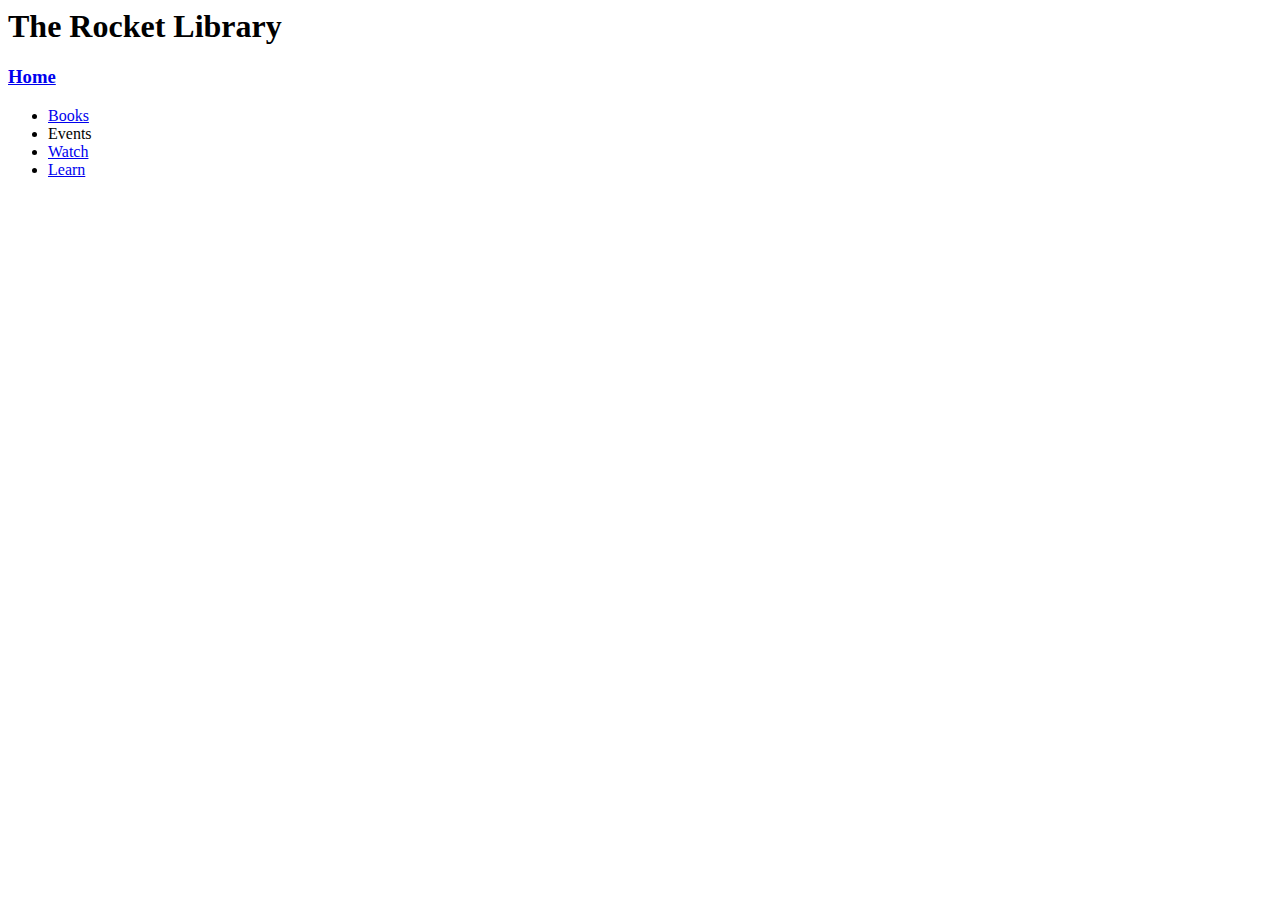
==== events/index.html @ 243d935c "more stuff" ====
<html lang="en">
	<head>
		<meta charset="utf-8">	
		<meta name="viewport" content="width=device-width, initial-scale=1">
		<title>Events · The Rocket Library</title>
		<link rel="stylesheet" href="base.css">
		<link rel="stylesheet" href="style.css">
	</head>
	<body>
		<div id="sidebar">
			<h1>The Rocket Library</h1>
			<h3><a href="../index.html#fold2">Home</a></h1>
			<ul> 
				<li><a href="../books">Books</a></li>
				<li id="current-page">Events</li>
				<li><a href="../watch">Watch</a></li>
				<li><a href="../learn">Learn</a></li>
			</ul>
		</div>
		<div id="content">
				
		</div>
	</body>
</html>
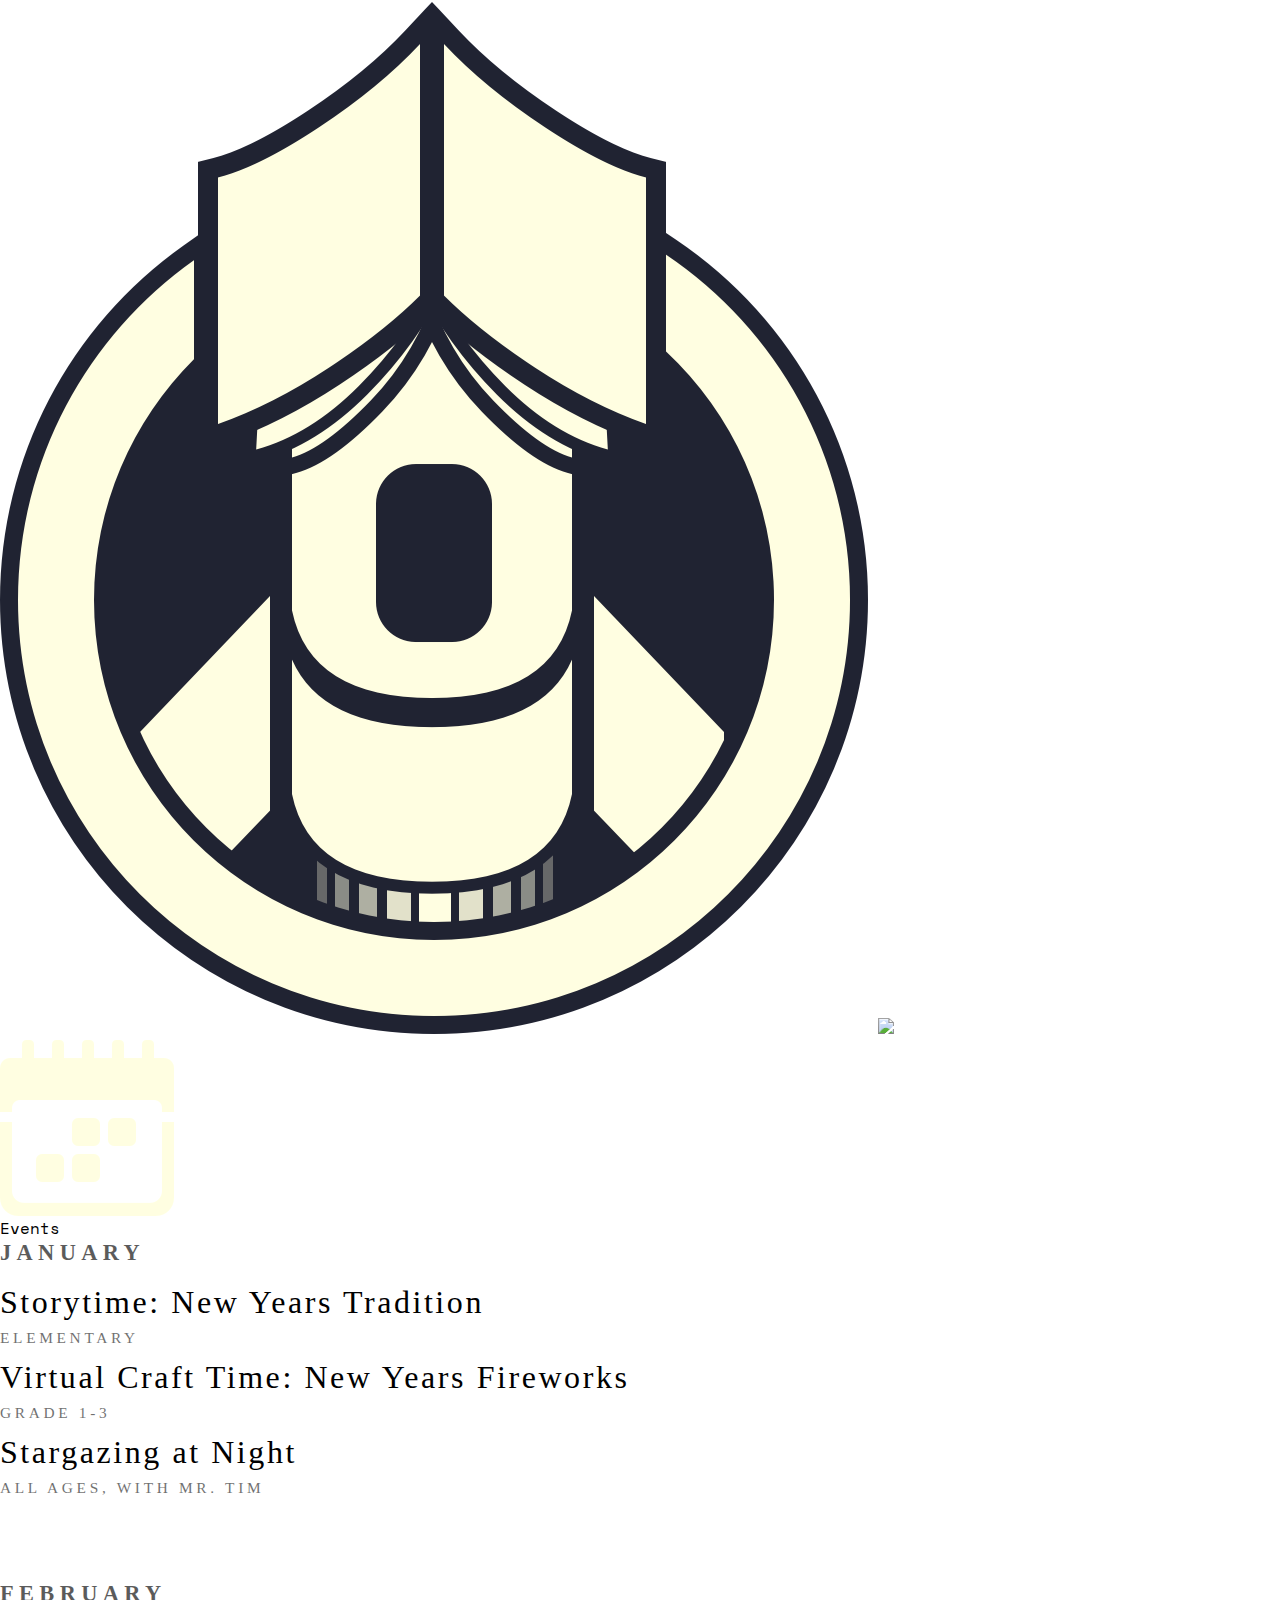
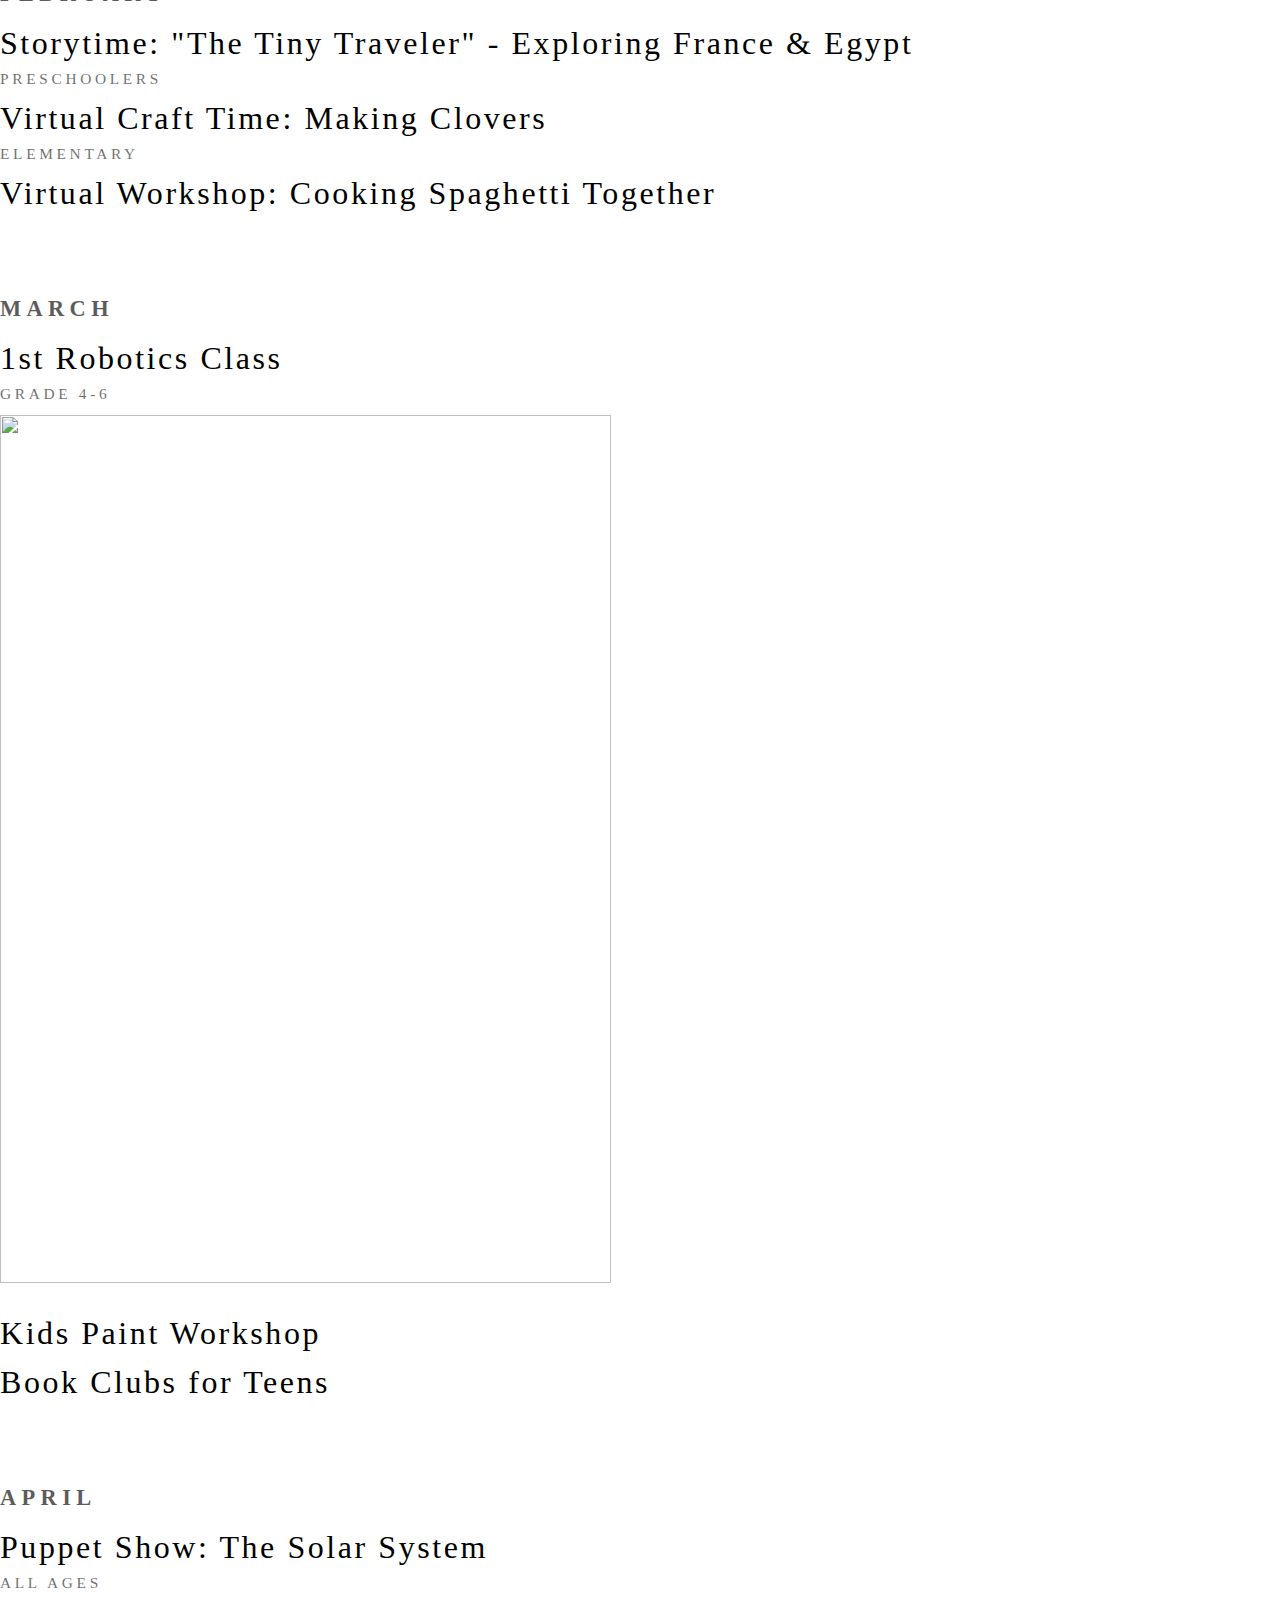
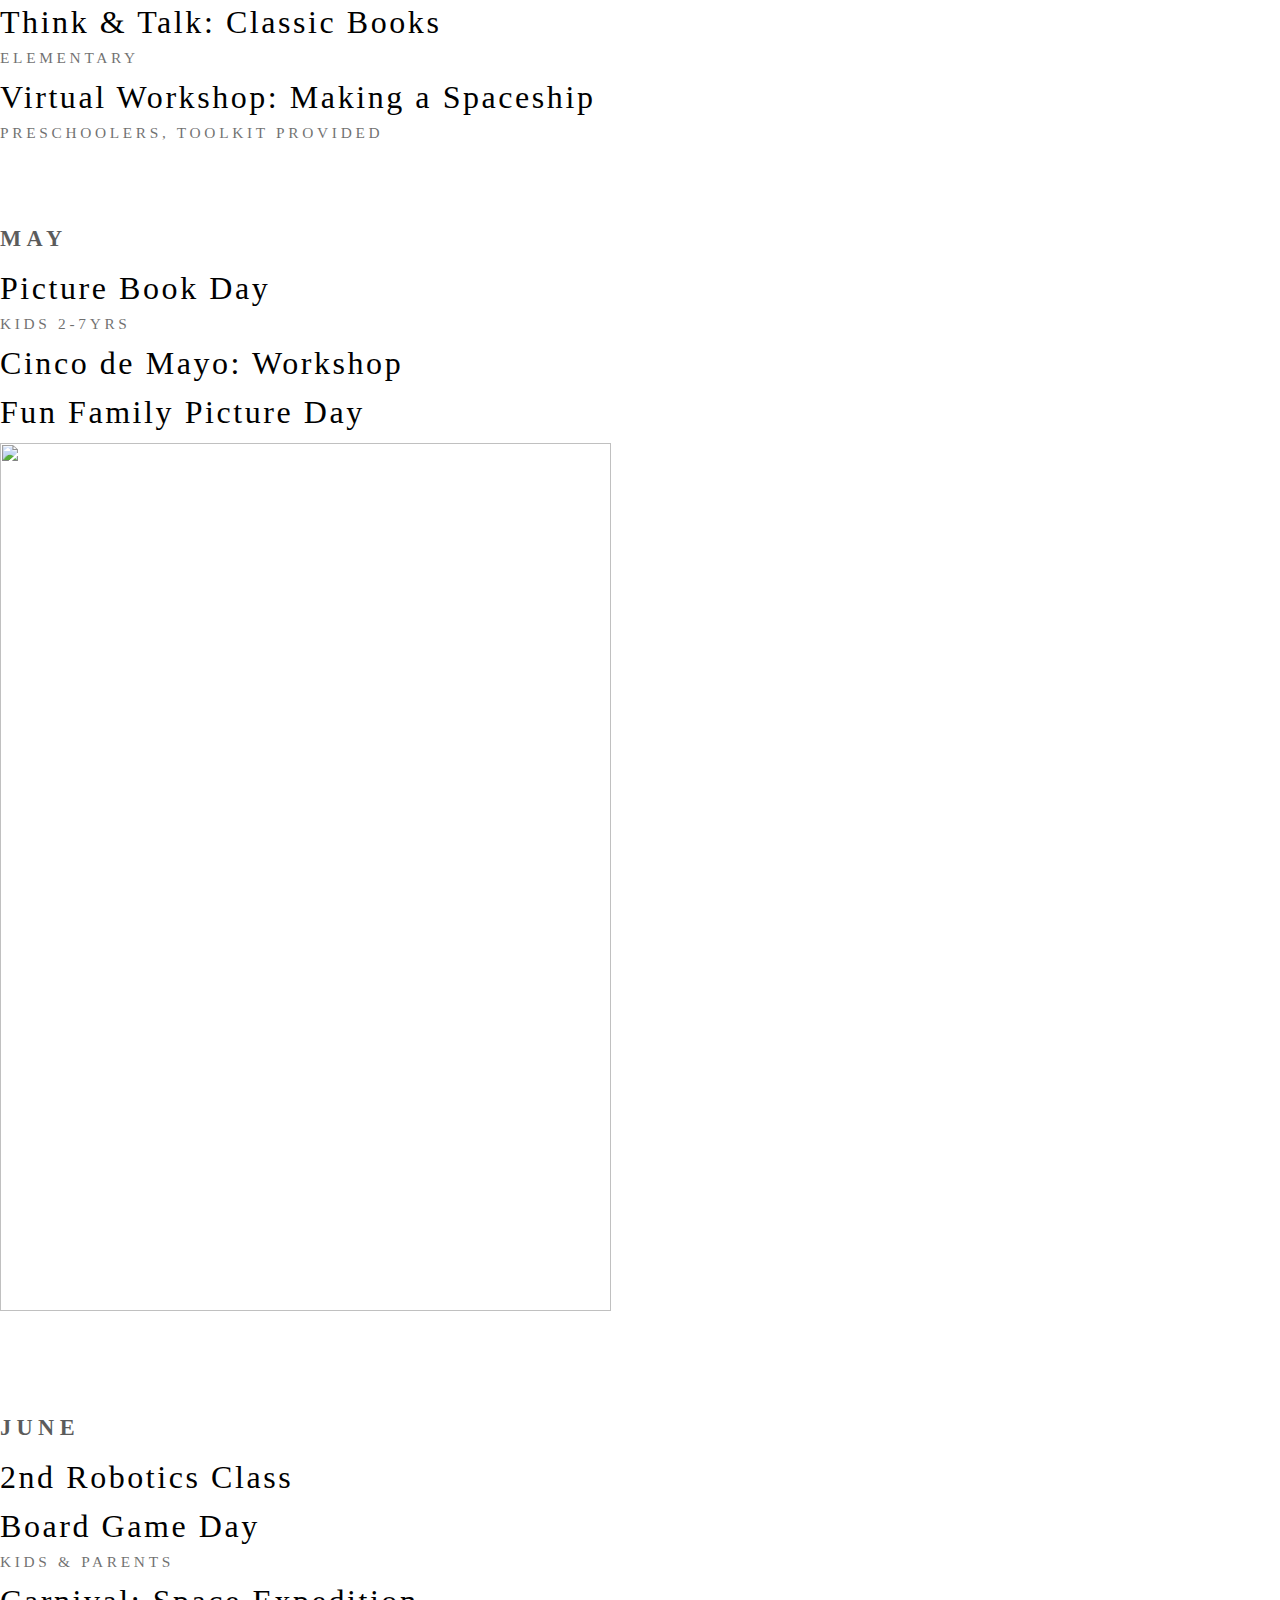
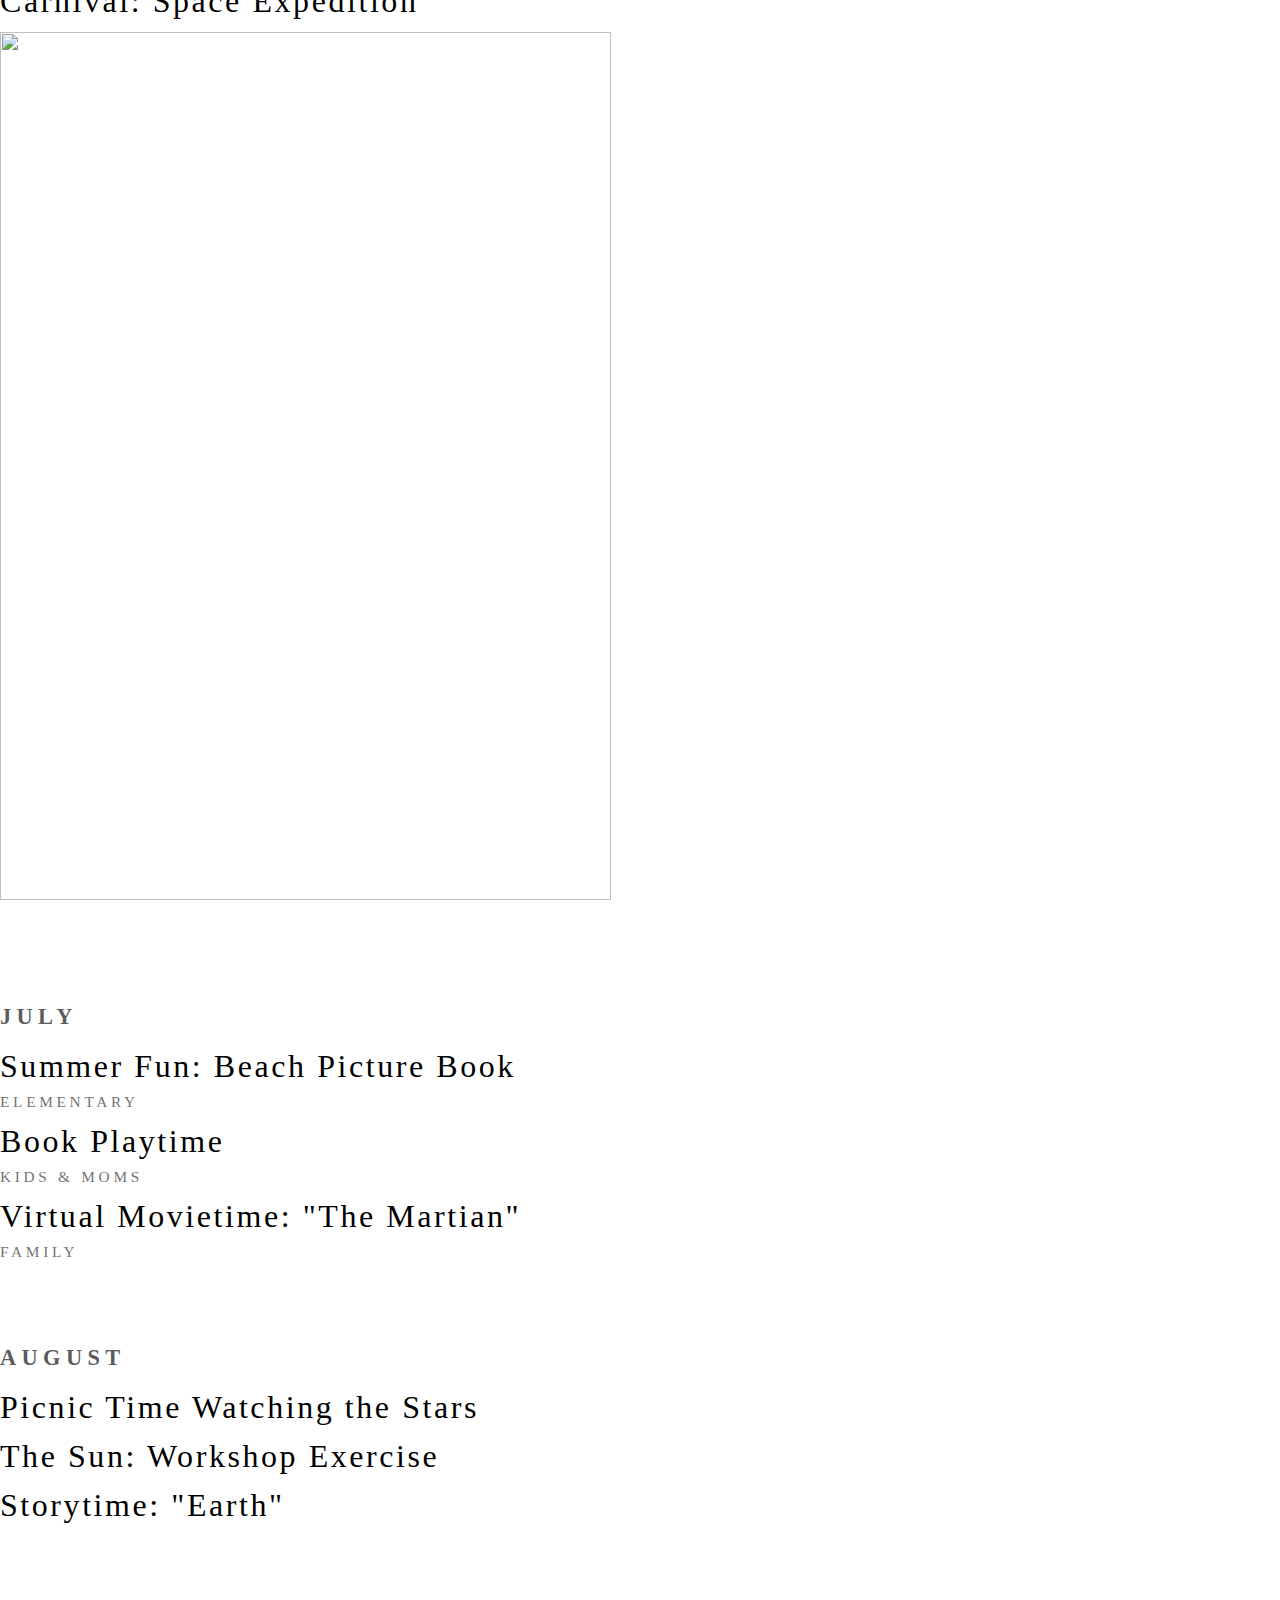
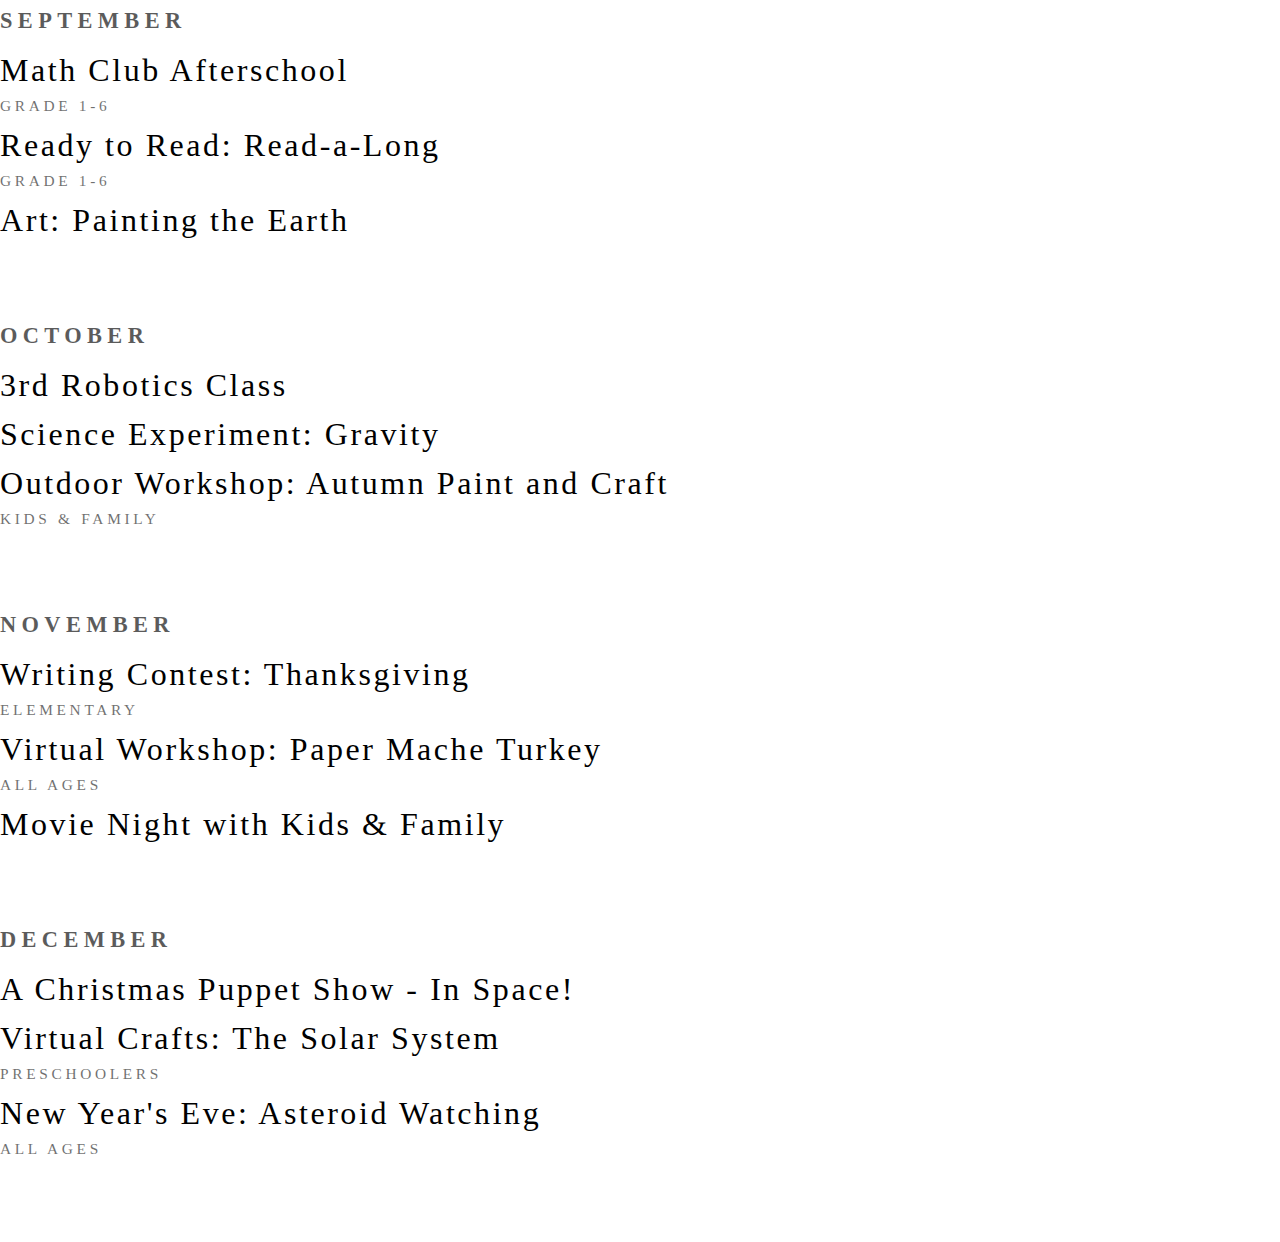
==== commit 93b9bba7: "basically done" ====
--- a/events/index.html
+++ b/events/index.html
@@ -2,23 +2,101 @@
 	<head>
 		<meta charset="utf-8">	
 		<meta name="viewport" content="width=device-width, initial-scale=1">
-		<title>Events · The Rocket Library</title>
-		<link rel="stylesheet" href="base.css">
-		<link rel="stylesheet" href="style.css">
+		<title>Events · The Rocket Library </title>
+		<link rel="stylesheet" href="/base.css">
+		<link rel="stylesheet" href="/sidebar.css">
+		<link rel="stylesheet" href="events.css">
+		<link rel="icon" type="image/png" sizes="16x16" href="/assets/favicon.png">
+		<link rel="icon" type="image/png" sizes="32x32" href="/assets/favicon@2x.png">
 	</head>
 	<body>
 		<div id="sidebar">
-			<h1>The Rocket Library</h1>
-			<h3><a href="../index.html#fold2">Home</a></h1>
-			<ul> 
-				<li><a href="../books">Books</a></li>
-				<li id="current-page">Events</li>
-				<li><a href="../watch">Watch</a></li>
-				<li><a href="../learn">Learn</a></li>
-			</ul>
+			<a href="/index.html#fold2">
+				<img id="logo" src="/assets/logo.png"/>
+				<img id="logomark" src="/assets/logotype-mini.png"/>
+			</a>
+			<div id="divider"></div>
+			<img id="icon" src="/assets/icon-events.png"/>
+			<h2>Events</h2>
 		</div>
 		<div id="content">
-				
+			<div id="calendar"> 
+				<div class="month"> 
+					<h2>January</h2>
+					<h3>Storytime: New Years Tradition<i>Elementary</i></h3>
+					<h3>Virtual Craft Time: New Years Fireworks<i>Grade 1-3</i></h3>
+					<h3>Stargazing at Night<i>All Ages, with Mr. Tim</i></h3> 
+				</div>
+				<div class="month"> 
+					<h2>February</h2>
+					<h3>Storytime: "The Tiny Traveler" - Exploring France & Egypt<i>Preschoolers</i></h3>
+					<h3>Virtual Craft Time: Making Clovers<i>Elementary</i></h3>
+					<h3>Virtual Workshop: Cooking Spaghetti Together</h3> 
+				</div>
+				<div class="month"> 
+					<h2>March</h2>
+					<h3>1st Robotics Class<i>Grade 4-6</i></h3>
+					<img src="flyer-robotclass.png"/>
+					<h3>Kids Paint Workshop</h3>
+					<h3>Book Clubs for Teens</h3> 
+				</div>
+				<div class="month"> 
+					<h2>April</h2>
+					<h3>Puppet Show: The Solar System<i>All Ages</i></h3>
+					<h3>Think & Talk: Classic Books<i>Elementary</i></h3>
+					<h3>Virtual Workshop: Making a Spaceship<i>Preschoolers, Toolkit Provided</i></h3> 
+				</div>
+				<div class="month"> 
+					<h2>May</h2>
+					<h3>Picture Book Day<i>Kids 2-7yrs</i></h3>
+					<h3>Cinco de Mayo: Workshop</h3>
+					<h3>Fun Family Picture Day</h3>
+					<img src="flyer-familypictureday.png"/>
+				</div>
+				<div class="month"> 
+					<h2>June</h2>
+					<h3>2nd Robotics Class</h3>
+					<h3>Board Game Day<i>Kids & Parents</i></h3>
+					<h3>Carnival: Space Expedition</h3> 
+					<img src="flyer-spaceexpedition.png"/>
+				</div>
+				<div class="month"> 
+					<h2>July</h2>
+					<h3>Summer Fun: Beach Picture Book<i>Elementary</i></h3>
+					<h3>Book Playtime<i>Kids & Moms</i></h3>
+					<h3>Virtual Movietime: "The Martian"<i>Family</i></h3> 
+				</div>
+				<div class="month"> 
+					<h2>August</h2>
+					<h3>Picnic Time Watching the Stars</h3>
+					<h3>The Sun: Workshop Exercise</h3>
+					<h3>Storytime: "Earth"</h3> 
+				</div>
+				<div class="month"> 
+					<h2>September</h2>
+					<h3>Math Club Afterschool<i>Grade 1-6</i></h3>
+					<h3>Ready to Read: Read-a-Long<i>Grade 1-6</i></h3>
+					<h3>Art: Painting the Earth</h3> 
+				</div>
+				<div class="month"> 
+					<h2>October</h2>
+					<h3>3rd Robotics Class</h3>
+					<h3>Science Experiment: Gravity</h3>
+					<h3>Outdoor Workshop: Autumn Paint and Craft<i>Kids & Family</i></h3> 
+				</div>
+				<div class="month"> 
+					<h2>November</h2>
+					<h3>Writing Contest: Thanksgiving<i>Elementary</i></h3>
+					<h3>Virtual Workshop: Paper Mache Turkey<i>All Ages</i></h3>
+					<h3>Movie Night with Kids & Family</h3> 
+				</div>
+				<div class="month"> 
+					<h2>December</h2>
+					<h3>A Christmas Puppet Show - In Space!</h3>
+					<h3>Virtual Crafts: The Solar System<i>Preschoolers</i></h3>
+					<h3>New Year's Eve: Asteroid Watching<i>All Ages</i></h3> 
+				</div>
+			</div>
 		</div>
 	</body>
 </html>--- a/base.css
+++ b/base.css
@@ -0,0 +1,44 @@
+@import url('https://fonts.googleapis.com/css2?family=Space+Mono:ital,wght@0,400;0,700;1,400;1,700&display=swap');
+
+html {
+	box-sizing: border-box;
+}
+  
+*, *:before, *:after {
+	box-sizing: inherit;
+}
+  
+body, h1, h2, h3, h4, h5, h6, p, ol, ul, a {
+	margin: 0;
+	padding: 0;
+	font-family: 'Space Mono', monospace;
+	font-size: 16px;
+	font-weight: normal;
+}
+  
+img {
+	max-width: 100%;
+	height: auto;
+}
+
+a { 
+	text-decoration: none;
+}
+
+// more specific stuff here
+
+#sidebar { 
+	position: fixed;
+	width: 15%;
+	border-right-color: black; 
+	border-right-width: 2px; 
+	border-right-style: solid; 
+}
+
+#sidebar #current-page { 
+	font-weight: bold; 
+}
+
+#content { 
+	
+}--- a/events/events.css
+++ b/events/events.css
@@ -0,0 +1,49 @@
+#calendar { 
+	
+}
+
+#calendar .month { 
+	padding-bottom: 72px;
+}
+
+#calendar .month h2 { 
+	font-family: 'Chakra Petch', cursive;
+	font-size: 1.4em;
+	font-weight: bold;
+	letter-spacing: 0.24em;
+	text-transform: uppercase; 
+	
+	padding-bottom: 18px;
+	opacity: 0.64;
+}
+
+#calendar .month h3 { 
+	font-family: 'Londrina Solid', cursive;
+	font-size: 2em;
+	font-weight: normal;
+	letter-spacing: 0.08em;	
+	padding-bottom: 12px;
+}
+
+#calendar .month h3 i { 
+	display: block;
+	padding-top: 8px;
+	font-family: 'Chakra Petch', cursive;
+	font-weight: normal;
+	letter-spacing: 0.24em;
+	font-size: 0.48em;
+	text-decoration: none;
+	text-transform: uppercase;
+	font-style: normal;
+	opacity: 0.56;
+}
+
+#calendar .month img { 
+	padding-bottom: 32px;
+	width: 100%; 
+	max-width: 611px;
+}
+
+.transmission h2 {
+	text-transform: none;
+}
